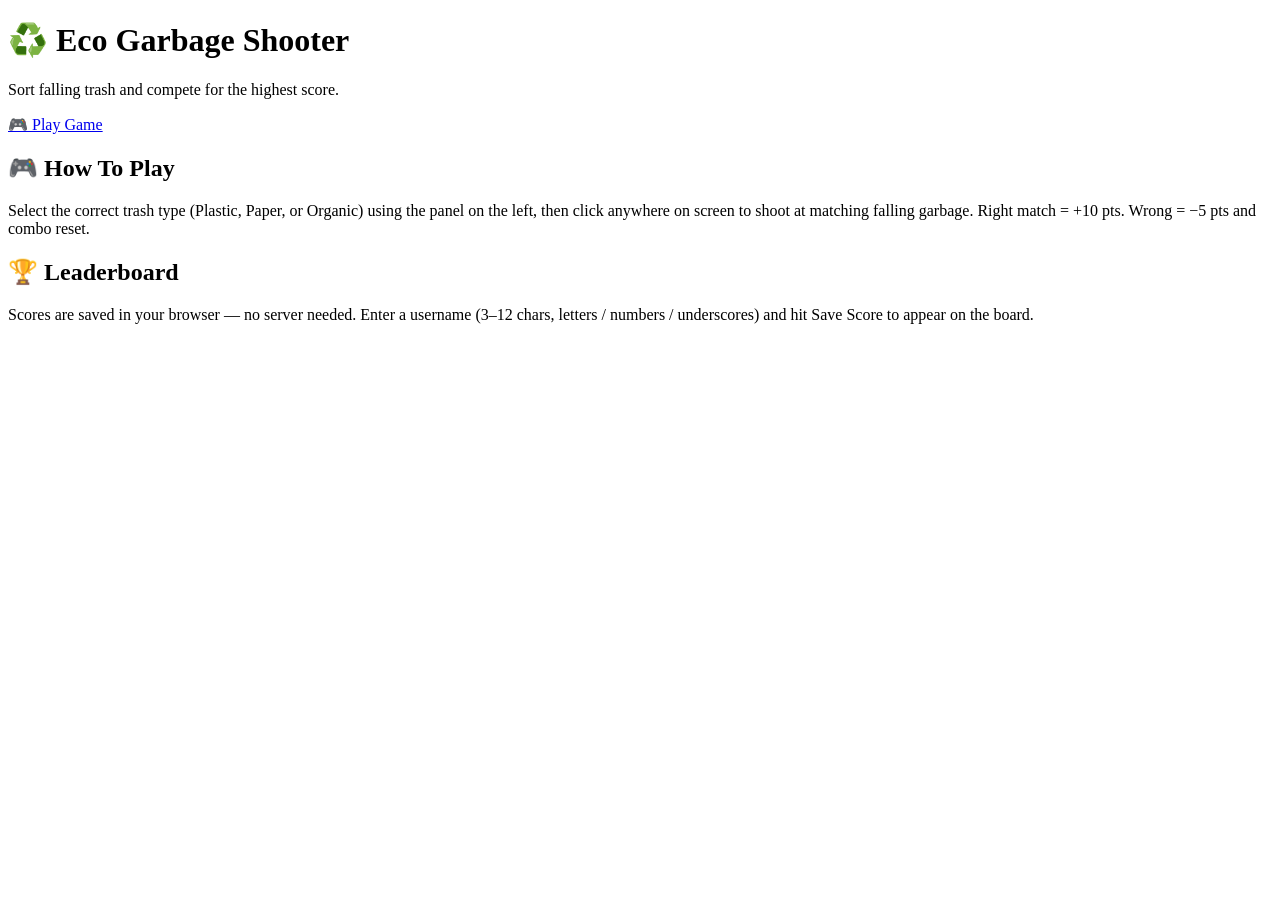
==== index.html @ bde6e769 "made the game" ====
<!DOCTYPE html>
<html lang="en">
<head>
  <meta charset="UTF-8" />
  <meta name="viewport" content="width=device-width, initial-scale=1.0" />
  <title>♻️ Eco Garbage Shooter</title>
  <link rel="stylesheet" href="style.css" />
</head>
<body class="landing-body">

  <div id="landing">
    <h1>♻️ Eco Garbage Shooter</h1>
    <p>Sort falling trash and compete for the highest score.</p>

    <a class="play-btn" href="game.html">🎮 Play Game</a>

    <div class="info-cards">
      <div class="card">
        <h2>🎮 How To Play</h2>
        <p>
          Select the correct trash type (Plastic, Paper, or Organic) using
          the panel on the left, then click anywhere on screen to shoot at
          matching falling garbage. Right match = +10 pts. Wrong = −5 pts
          and combo reset.
        </p>
      </div>
      <div class="card">
        <h2>🏆 Leaderboard</h2>
        <p>
          Scores are saved in your browser — no server needed. Enter a
          username (3–12 chars, letters / numbers / underscores) and hit
          Save Score to appear on the board.
        </p>
      </div>
    </div>
  </div>

</body>
</html>
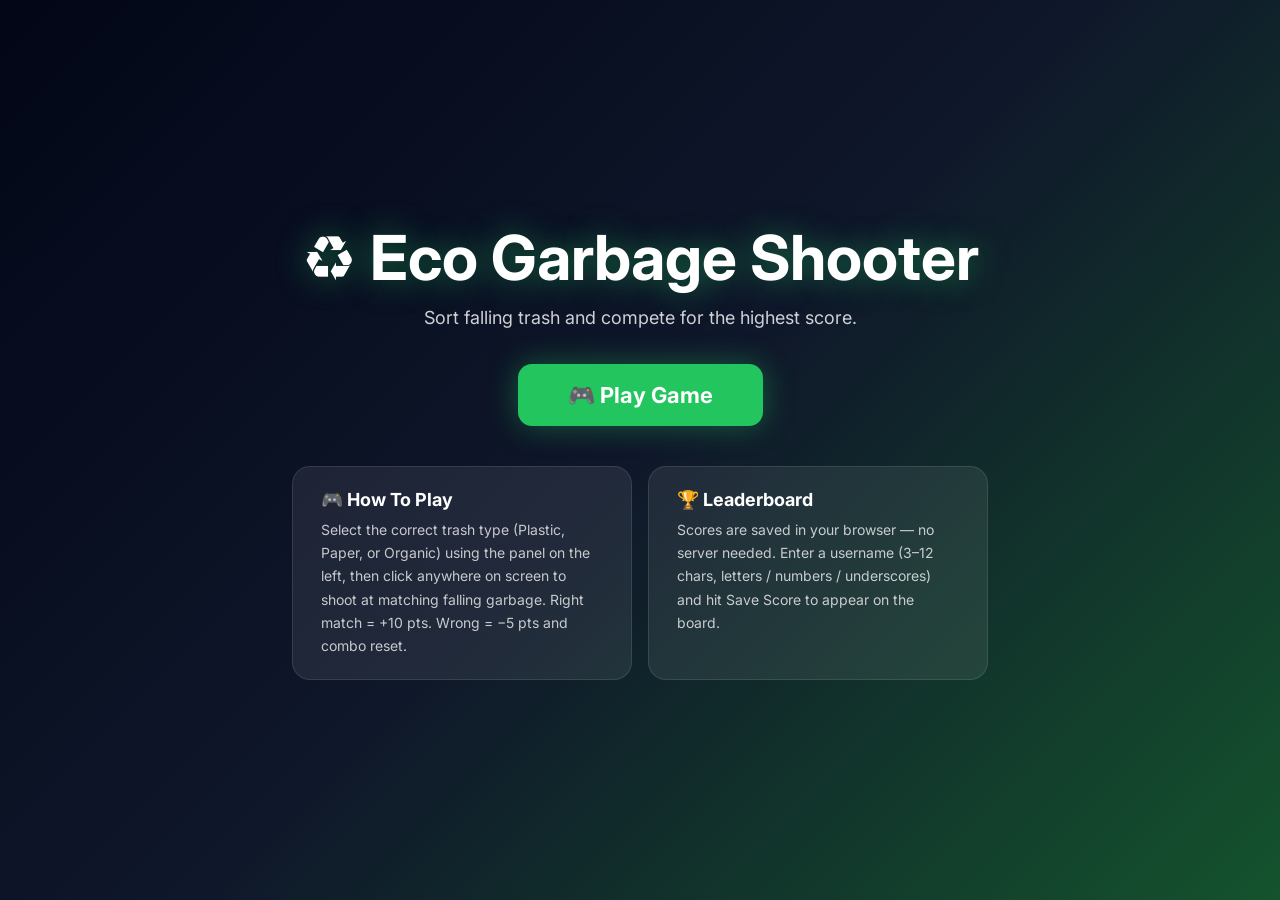
==== commit ef230bac: "Modernize game layout and metadata" ====
--- a/index.html
+++ b/index.html
@@ -2,35 +2,49 @@
 <html lang="en">
 <head>
   <meta charset="UTF-8" />
-  <meta name="viewport" content="width=device-width, initial-scale=1.0" />
+  <meta name="viewport" content="width=device-width, initial-scale=1.0, maximum-scale=1" />
   <title>♻️ Eco Garbage Shooter</title>
-  <link rel="stylesheet" href="style.css" />
+  <meta name="description" content="Eco Garbage Shooter — sort falling trash and compete for the highest score. No server needed." />
+  <meta name="robots" content="index, follow" />
+  <meta property="og:title" content="Eco Garbage Shooter" />
+  <meta property="og:description" content="Sort falling trash and compete for the highest score. No server needed." />
+  <meta property="og:type" content="website" />
+  <meta name="twitter:card" content="summary_large_image" />
+  <meta name="twitter:title" content="Eco Garbage Shooter" />
+  <meta name="twitter:description" content="Sort falling trash and compete for the highest score. No server needed." />
+  <link rel="icon" type="image/svg+xml" href="./favicon.svg" />
+  <link rel="preconnect" href="https://fonts.googleapis.com" />
+  <link rel="preconnect" href="https://fonts.gstatic.com" crossorigin />
+  <link href="https://fonts.googleapis.com/css2?family=Inter:wght@400;500;600;700&amp;display=swap" rel="stylesheet" />
+  <link rel="stylesheet" href="css/style.css" />
 </head>
 <body class="landing-body">
 
-  <div id="landing">
-    <h1>♻️ Eco Garbage Shooter</h1>
-    <p>Sort falling trash and compete for the highest score.</p>
+  <div id="root">
+    <div id="landing">
+      <h1>♻️ Eco Garbage Shooter</h1>
+      <p>Sort falling trash and compete for the highest score.</p>
 
-    <a class="play-btn" href="game.html">🎮 Play Game</a>
+      <a class="play-btn" href="pages/game.html">🎮 Play Game</a>
 
-    <div class="info-cards">
-      <div class="card">
-        <h2>🎮 How To Play</h2>
-        <p>
-          Select the correct trash type (Plastic, Paper, or Organic) using
-          the panel on the left, then click anywhere on screen to shoot at
-          matching falling garbage. Right match = +10 pts. Wrong = −5 pts
-          and combo reset.
-        </p>
-      </div>
-      <div class="card">
-        <h2>🏆 Leaderboard</h2>
-        <p>
-          Scores are saved in your browser — no server needed. Enter a
-          username (3–12 chars, letters / numbers / underscores) and hit
-          Save Score to appear on the board.
-        </p>
+      <div class="info-cards">
+        <div class="card">
+          <h2>🎮 How To Play</h2>
+          <p>
+            Select the correct trash type (Plastic, Paper, or Organic) using
+            the panel on the left, then click anywhere on screen to shoot at
+            matching falling garbage. Right match = +10 pts. Wrong = −5 pts
+            and combo reset.
+          </p>
+        </div>
+        <div class="card">
+          <h2>🏆 Leaderboard</h2>
+          <p>
+            Scores are saved in your browser — no server needed. Enter a
+            username (3–12 chars, letters / numbers / underscores) and hit
+            Save Score to appear on the board.
+          </p>
+        </div>
       </div>
     </div>
   </div>
--- a/css/style.css
+++ b/css/style.css
@@ -0,0 +1,283 @@
+/* ── Reset ──────────────────────────────────────────────────────── */
+*, *::before, *::after {
+  margin: 0; padding: 0; box-sizing: border-box;
+}
+
+/* ══════════════════════════════════════════════════════════════════
+   SHARED
+══════════════════════════════════════════════════════════════════ */
+body {
+  font-family: Inter, system-ui, -apple-system, Segoe UI, Roboto, Arial, sans-serif;
+  color: white;
+  overflow: hidden;
+  height: 100vh;
+}
+
+/* App root */
+#root {
+  min-height: 100vh;
+}
+
+/* Game layout wrappers (used on /pages/game.html) */
+.game-root {
+  position: relative;
+  min-height: 100vh;
+}
+
+.game-container {
+  position: relative;
+  min-height: 100vh;
+}
+
+/* ══════════════════════════════════════════════════════════════════
+   LANDING PAGE  (index.html)
+══════════════════════════════════════════════════════════════════ */
+.landing-body {
+  background: linear-gradient(135deg, #020617, #0f172a, #14532d);
+  overflow-y: auto;
+}
+
+#landing {
+  display: flex;
+  flex-direction: column;
+  align-items: center;
+  justify-content: center;
+  min-height: 100vh;
+  text-align: center;
+  padding: 40px 20px;
+}
+
+#landing h1 {
+  font-size: clamp(30px, 6vw, 62px);
+  margin-bottom: 12px;
+  text-shadow: 0 0 30px rgba(34, 197, 94, 0.5);
+}
+
+#landing > p {
+  font-size: 18px;
+  opacity: 0.8;
+  margin-bottom: 36px;
+}
+
+.play-btn {
+  display: inline-block;
+  padding: 18px 50px;
+  background: #22c55e;
+  color: white;
+  text-decoration: none;
+  border-radius: 14px;
+  font-size: 22px;
+  font-weight: bold;
+  transition: background 0.2s, transform 0.1s;
+  box-shadow: 0 0 30px rgba(34, 197, 94, 0.4);
+}
+
+.play-btn:hover  { background: #16a34a; transform: scale(1.05); }
+.play-btn:active { transform: scale(0.97); }
+
+.info-cards {
+  display: flex;
+  flex-wrap: wrap;
+  gap: 16px;
+  justify-content: center;
+  max-width: 800px;
+  margin-top: 40px;
+}
+
+.card {
+  background: rgba(255, 255, 255, 0.08);
+  border: 1px solid rgba(255, 255, 255, 0.1);
+  padding: 22px 28px;
+  border-radius: 18px;
+  max-width: 340px;
+  text-align: left;
+}
+
+.card h2 { font-size: 18px; margin-bottom: 8px; }
+.card p  { font-size: 14px; opacity: 0.75; line-height: 1.65; }
+
+/* ══════════════════════════════════════════════════════════════════
+   GAME PAGE  (game.html)
+══════════════════════════════════════════════════════════════════ */
+.game-body {
+  background: #020617;
+  overflow: hidden;
+}
+
+/* Canvas fills the whole viewport */
+.game-canvas {
+  display: block;
+  position: absolute;
+  top: 0; left: 0;
+  width: 100vw;
+  height: 100vh;
+}
+
+/* ── Top score bar ───────────────────────────────────────────────── */
+.topbar {
+  position: absolute;
+  top: 12px;
+  left: 50%;
+  transform: translateX(-50%);
+  display: flex;
+  gap: 24px;
+  background: rgba(0, 0, 0, 0.55);
+  padding: 12px 28px;
+  border-radius: 18px;
+  backdrop-filter: blur(10px);
+  z-index: 10;
+  font-size: 16px;
+  font-weight: bold;
+  white-space: nowrap;
+}
+
+/* ── Type selector panel ─────────────────────────────────────────── */
+.panel {
+  position: absolute;
+  left: 15px;
+  top: 15px;
+  background: rgba(0, 0, 0, 0.55);
+  padding: 14px 12px;
+  border-radius: 18px;
+  backdrop-filter: blur(10px);
+  z-index: 10;
+  display: flex;
+  flex-direction: column;
+  gap: 7px;
+}
+
+.panel-label {
+  font-size: 11px;
+  letter-spacing: 1.5px;
+  text-transform: uppercase;
+  opacity: 0.6;
+  margin-bottom: 2px;
+}
+
+.type-btn {
+  padding: 10px 16px;
+  border: 2px solid transparent;
+  border-radius: 12px;
+  cursor: pointer;
+  font-weight: bold;
+  font-size: 14px;
+  background: rgba(255, 255, 255, 0.1);
+  color: white;
+  transition: background 0.15s, border-color 0.15s, transform 0.1s;
+}
+
+.type-btn:hover  { background: rgba(255, 255, 255, 0.2); transform: scale(1.04); }
+.type-btn:active { transform: scale(0.97); }
+.type-btn.active { border-color: #22c55e; background: rgba(34, 197, 94, 0.22); }
+
+/* ── Home button ─────────────────────────────────────────────────── */
+.home-btn {
+  position: absolute;
+  right: 15px;
+  top: 15px;
+  background: #22c55e;
+  padding: 10px 18px;
+  border-radius: 12px;
+  color: white;
+  text-decoration: none;
+  font-weight: bold;
+  font-size: 14px;
+  z-index: 10;
+  transition: background 0.2s, transform 0.1s;
+}
+
+.home-btn:hover  { background: #16a34a; transform: scale(1.04); }
+.home-btn:active { transform: scale(0.97); }
+
+/* ── Feedback flash ──────────────────────────────────────────────── */
+#feedback {
+  position: absolute;
+  top: 48%;
+  left: 50%;
+  transform: translate(-50%, -50%);
+  font-size: 26px;
+  font-weight: bold;
+  pointer-events: none;
+  z-index: 20;
+  opacity: 0;
+  transition: opacity 0.2s;
+  text-shadow: 0 2px 12px rgba(0, 0, 0, 0.8);
+  white-space: nowrap;
+}
+
+/* ── Leaderboard panel ───────────────────────────────────────────── */
+.leaderboard {
+  position: absolute;
+  right: 15px;
+  bottom: 15px;
+  width: 245px;
+  background: rgba(0, 0, 0, 0.55);
+  padding: 16px;
+  border-radius: 18px;
+  backdrop-filter: blur(10px);
+  z-index: 10;
+  max-height: 320px;
+  overflow-y: auto;
+}
+
+.leaderboard h2 {
+  font-size: 16px;
+  margin-bottom: 10px;
+}
+
+.leaderboard input {
+  padding: 9px 12px;
+  border: none;
+  border-radius: 10px;
+  width: 100%;
+  margin-bottom: 8px;
+  font-size: 14px;
+  background: rgba(255, 255, 255, 0.15);
+  color: white;
+  outline: none;
+}
+
+.leaderboard input::placeholder { color: rgba(255, 255, 255, 0.45); }
+.leaderboard input:focus { background: rgba(255, 255, 255, 0.22); }
+
+.save-btn {
+  width: 100%;
+  padding: 9px;
+  background: #22c55e;
+  color: white;
+  border: none;
+  border-radius: 10px;
+  cursor: pointer;
+  font-weight: bold;
+  font-size: 14px;
+  transition: background 0.2s, transform 0.1s;
+  margin-bottom: 10px;
+}
+
+.save-btn:hover  { background: #16a34a; }
+.save-btn:active { transform: scale(0.97); }
+
+#scores p {
+  font-size: 13px;
+  padding: 5px 0;
+  border-bottom: 1px solid rgba(255, 255, 255, 0.08);
+  opacity: 0.85;
+}
+
+#scores p:last-child { border-bottom: none; }
+
+
+button{
+ transition:all .2s ease;
+ cursor:pointer;
+}
+button:hover{
+ transform:scale(1.05);
+}
+.game-canvas{
+ animation:fadeIn .5s ease;
+}
+@keyframes fadeIn{
+ from{opacity:0;}
+ to{opacity:1;}
+}
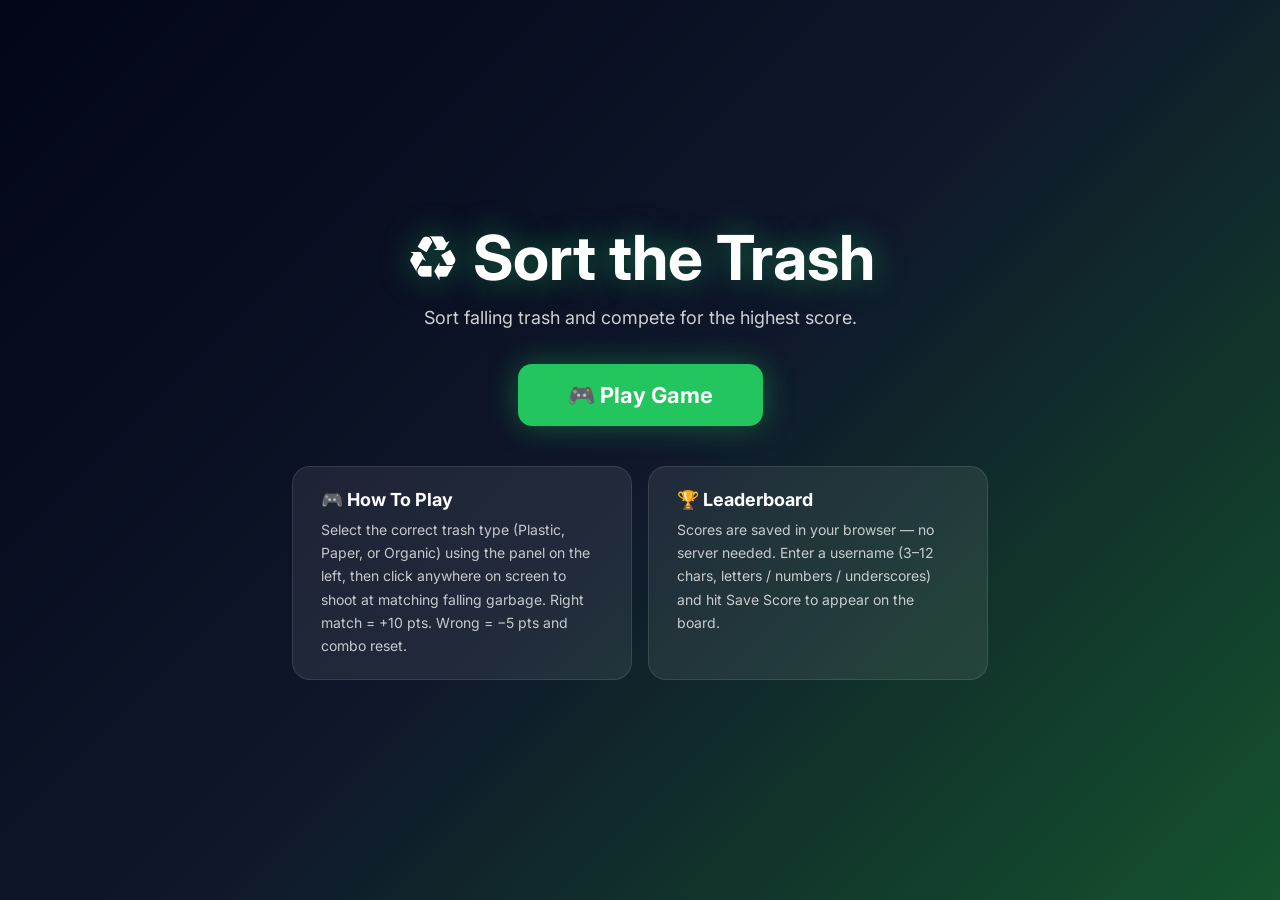
==== commit 9bf0ebf1: "Fixed an issue" ====
--- a/index.html
+++ b/index.html
@@ -3,7 +3,7 @@
 <head>
   <meta charset="UTF-8" />
   <meta name="viewport" content="width=device-width, initial-scale=1.0, maximum-scale=1" />
-  <title>♻️ Eco Garbage Shooter</title>
+  <title>♻️ Sort the Trash</title>
   <meta name="description" content="Eco Garbage Shooter — sort falling trash and compete for the highest score. No server needed." />
   <meta name="robots" content="index, follow" />
   <meta property="og:title" content="Eco Garbage Shooter" />
@@ -22,7 +22,7 @@
 
   <div id="root">
     <div id="landing">
-      <h1>♻️ Eco Garbage Shooter</h1>
+      <h1>♻️ Sort the Trash</h1>
       <p>Sort falling trash and compete for the highest score.</p>
 
       <a class="play-btn" href="pages/game.html">🎮 Play Game</a>
--- a/css/style.css
+++ b/css/style.css
@@ -104,13 +104,102 @@
   overflow: hidden;
 }
 
+/* Theme-ish HUD (Cannon Block Shooter style) */
+.hud {
+  position: absolute;
+  top: 14px;
+  left: 50%;
+  transform: translateX(-50%);
+  display: grid;
+  grid-template-columns: 1fr auto 1fr;
+  align-items: center;
+  gap: 18px;
+  width: min(980px, calc(100vw - 28px));
+  padding: 12px 16px;
+  border-radius: 18px;
+  background: rgba(2, 6, 23, 0.55);
+  border: 1px solid rgba(148, 163, 184, 0.18);
+  backdrop-filter: blur(12px);
+  z-index: 20;
+}
+
+.hud-item {
+  display: flex;
+  flex-direction: column;
+  gap: 3px;
+}
+.hud-item:last-child { align-items: flex-end; }
+
+.hud-label {
+  font-size: 11px;
+  letter-spacing: 0.12em;
+  text-transform: uppercase;
+  opacity: 0.65;
+}
+.hud-value {
+  font-size: 20px;
+  font-weight: 800;
+}
+
+.hud-title {
+  font-weight: 900;
+  letter-spacing: 0.08em;
+  text-transform: uppercase;
+  font-size: 14px;
+  opacity: 0.95;
+  white-space: nowrap;
+}
+
+.sub-hud {
+  position: absolute;
+  top: 64px;
+  left: 50%;
+  transform: translateX(-50%);
+  width: min(980px, calc(100vw - 28px));
+  display: flex;
+  align-items: center;
+  justify-content: space-between;
+  gap: 12px;
+  z-index: 20;
+  padding: 8px 10px;
+  border-radius: 16px;
+  background: rgba(2, 6, 23, 0.38);
+  border: 1px solid rgba(148, 163, 184, 0.12);
+  backdrop-filter: blur(12px);
+}
+
+.lives-row {
+  display: flex;
+  gap: 8px;
+  align-items: center;
+}
+.life-heart {
+  font-size: 16px;
+  line-height: 1;
+  opacity: 0.75;
+}
+.life-active { color: #f87171; opacity: 0.95; text-shadow: 0 0 14px rgba(248, 113, 113, 0.25); }
+.life-lost { color: rgba(148, 163, 184, 0.4); opacity: 0.45; }
+
+.aim-row {
+  font-size: 12px;
+  opacity: 0.75;
+  white-space: nowrap;
+}
+
 /* Canvas fills the whole viewport */
 .game-canvas {
   display: block;
   position: absolute;
   top: 0; left: 0;
-  width: 100vw;
-  height: 100vh;
+  width: min(980px, calc(100vw - 28px));
+  height: min(62vh, 560px);
+  left: 50%;
+  transform: translateX(-50%);
+  top: 112px;
+  border-radius: 18px;
+  background: rgba(2, 6, 23, 0.55);
+  border: 1px solid rgba(148, 163, 184, 0.18);
 }
 
 /* ── Top score bar ───────────────────────────────────────────────── */
@@ -188,6 +277,24 @@
 
 .home-btn:hover  { background: #16a34a; transform: scale(1.04); }
 .home-btn:active { transform: scale(0.97); }
+
+.reset-btn {
+  position: absolute;
+  right: 118px;
+  top: 15px;
+  background: rgba(2, 6, 23, 0.65);
+  padding: 10px 14px;
+  border-radius: 12px;
+  color: white;
+  border: 1px solid rgba(148, 163, 184, 0.22);
+  font-weight: 800;
+  font-size: 13px;
+  z-index: 21;
+  transition: background 0.2s, transform 0.1s, border-color 0.2s;
+}
+
+.reset-btn:hover  { background: rgba(15, 23, 42, 0.75); border-color: rgba(34, 197, 94, 0.45); transform: scale(1.04); }
+.reset-btn:active { transform: scale(0.97); }
 
 /* ── Feedback flash ──────────────────────────────────────────────── */
 #feedback {
@@ -266,6 +373,47 @@
 
 #scores p:last-child { border-bottom: none; }
 
+/* Bins row */
+.bins {
+  position: absolute;
+  left: 50%;
+  transform: translateX(-50%);
+  top: calc(112px + min(62vh, 560px) + 12px);
+  width: min(980px, calc(100vw - 28px));
+  display: grid;
+  grid-template-columns: repeat(3, 1fr);
+  gap: 12px;
+  z-index: 20;
+}
+
+.bin {
+  user-select: none;
+  border-radius: 18px;
+  padding: 12px 14px;
+  background: rgba(2, 6, 23, 0.55);
+  border: 1px solid rgba(148, 163, 184, 0.18);
+  backdrop-filter: blur(10px);
+  display: flex;
+  align-items: center;
+  justify-content: center;
+  gap: 12px;
+  transition: transform 0.12s ease, border-color 0.12s ease, background 0.12s ease;
+}
+.bin:hover {
+  transform: translateY(-2px);
+  border-color: rgba(34, 197, 94, 0.45);
+  background: rgba(15, 23, 42, 0.55);
+}
+
+.bin-emoji { font-size: 22px; }
+.bin-label { font-weight: 800; letter-spacing: 0.10em; font-size: 12px; opacity: 0.85; }
+
+@media (max-width: 640px) {
+  .hud-title { font-size: 12px; }
+  .hud-value { font-size: 18px; }
+  .aim-row { display: none; }
+  .bins { grid-template-columns: 1fr; }
+}
 
 button{
  transition:all .2s ease;
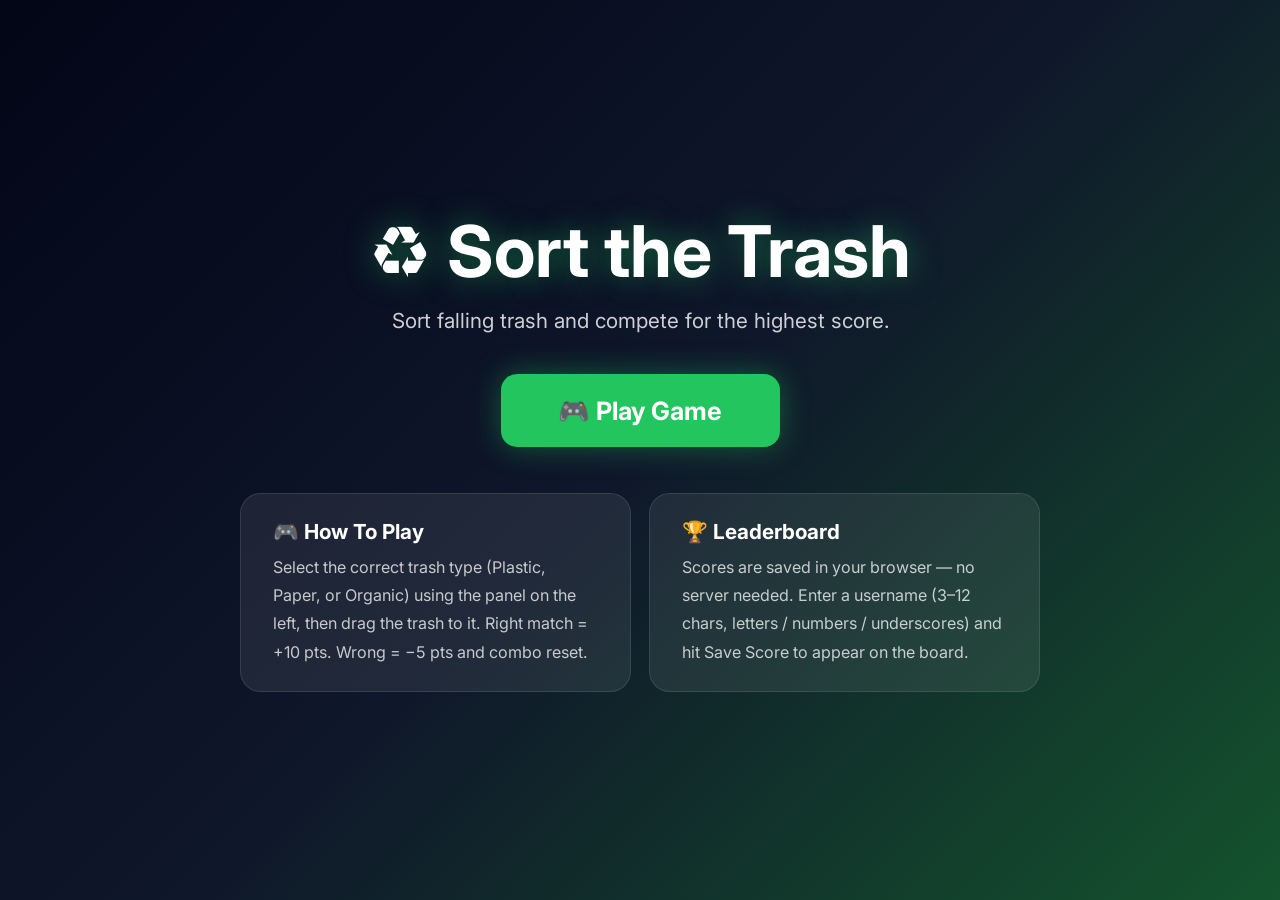
==== commit 5b8aba99: "Made the description correct" ====
--- a/index.html
+++ b/index.html
@@ -4,13 +4,13 @@
   <meta charset="UTF-8" />
   <meta name="viewport" content="width=device-width, initial-scale=1.0, maximum-scale=1" />
   <title>♻️ Sort the Trash</title>
-  <meta name="description" content="Eco Garbage Shooter — sort falling trash and compete for the highest score. No server needed." />
+  <meta name="description" content="Sort the Trash — sort falling trash and compete for the highest score. No server needed." />
   <meta name="robots" content="index, follow" />
-  <meta property="og:title" content="Eco Garbage Shooter" />
+  <meta property="og:title" content="Sort the Trash" />
   <meta property="og:description" content="Sort falling trash and compete for the highest score. No server needed." />
   <meta property="og:type" content="website" />
   <meta name="twitter:card" content="summary_large_image" />
-  <meta name="twitter:title" content="Eco Garbage Shooter" />
+  <meta name="twitter:title" content="Sort the Trash" />
   <meta name="twitter:description" content="Sort falling trash and compete for the highest score. No server needed." />
   <link rel="icon" type="image/svg+xml" href="./favicon.svg" />
   <link rel="preconnect" href="https://fonts.googleapis.com" />
@@ -32,8 +32,7 @@
           <h2>🎮 How To Play</h2>
           <p>
             Select the correct trash type (Plastic, Paper, or Organic) using
-            the panel on the left, then click anywhere on screen to shoot at
-            matching falling garbage. Right match = +10 pts. Wrong = −5 pts
+            the panel on the left, then drag the trash to it. Right match = +10 pts. Wrong = −5 pts
             and combo reset.
           </p>
         </div>
--- a/css/style.css
+++ b/css/style.css
@@ -3,22 +3,22 @@
   margin: 0; padding: 0; box-sizing: border-box;
 }
 
-/* ══════════════════════════════════════════════════════════════════
-   SHARED
-══════════════════════════════════════════════════════════════════ */
+:root {
+  --ui-scale: 1.15;
+}
+
 body {
   font-family: Inter, system-ui, -apple-system, Segoe UI, Roboto, Arial, sans-serif;
   color: white;
   overflow: hidden;
   height: 100vh;
-}
-
-/* App root */
+  font-size: calc(16px * var(--ui-scale));
+}
+
 #root {
   min-height: 100vh;
 }
 
-/* Game layout wrappers (used on /pages/game.html) */
 .game-root {
   position: relative;
   min-height: 100vh;
@@ -29,9 +29,6 @@
   min-height: 100vh;
 }
 
-/* ══════════════════════════════════════════════════════════════════
-   LANDING PAGE  (index.html)
-══════════════════════════════════════════════════════════════════ */
 .landing-body {
   background: linear-gradient(135deg, #020617, #0f172a, #14532d);
   overflow-y: auto;
@@ -44,29 +41,29 @@
   justify-content: center;
   min-height: 100vh;
   text-align: center;
-  padding: 40px 20px;
+  padding: calc(40px * var(--ui-scale)) calc(20px * var(--ui-scale));
 }
 
 #landing h1 {
-  font-size: clamp(30px, 6vw, 62px);
-  margin-bottom: 12px;
+  font-size: clamp(calc(30px * var(--ui-scale)), 6vw, calc(62px * var(--ui-scale)));
+  margin-bottom: calc(12px * var(--ui-scale));
   text-shadow: 0 0 30px rgba(34, 197, 94, 0.5);
 }
 
 #landing > p {
-  font-size: 18px;
+  font-size: calc(18px * var(--ui-scale));
   opacity: 0.8;
-  margin-bottom: 36px;
+  margin-bottom: calc(36px * var(--ui-scale));
 }
 
 .play-btn {
   display: inline-block;
-  padding: 18px 50px;
+  padding: calc(18px * var(--ui-scale)) calc(50px * var(--ui-scale));
   background: #22c55e;
   color: white;
   text-decoration: none;
-  border-radius: 14px;
-  font-size: 22px;
+  border-radius: calc(14px * var(--ui-scale));
+  font-size: calc(22px * var(--ui-scale));
   font-weight: bold;
   transition: background 0.2s, transform 0.1s;
   box-shadow: 0 0 30px rgba(34, 197, 94, 0.4);
@@ -78,45 +75,52 @@
 .info-cards {
   display: flex;
   flex-wrap: wrap;
-  gap: 16px;
+  gap: calc(16px * var(--ui-scale));
   justify-content: center;
-  max-width: 800px;
-  margin-top: 40px;
+  max-width: 960px;
+  margin-top: calc(40px * var(--ui-scale));
 }
 
 .card {
   background: rgba(255, 255, 255, 0.08);
   border: 1px solid rgba(255, 255, 255, 0.1);
-  padding: 22px 28px;
-  border-radius: 18px;
-  max-width: 340px;
+  padding: calc(22px * var(--ui-scale)) calc(28px * var(--ui-scale));
+  border-radius: calc(18px * var(--ui-scale));
+  max-width: calc(340px * var(--ui-scale));
   text-align: left;
 }
 
-.card h2 { font-size: 18px; margin-bottom: 8px; }
-.card p  { font-size: 14px; opacity: 0.75; line-height: 1.65; }
-
-/* ══════════════════════════════════════════════════════════════════
-   GAME PAGE  (game.html)
-══════════════════════════════════════════════════════════════════ */
+.card h2 { font-size: calc(18px * var(--ui-scale)); margin-bottom: calc(8px * var(--ui-scale)); }
+.card p  { font-size: calc(14px * var(--ui-scale)); opacity: 0.75; line-height: 1.75; }
+
 .game-body {
   background: #020617;
-  overflow: hidden;
-}
-
-/* Theme-ish HUD (Cannon Block Shooter style) */
+  overflow-x: hidden;
+  overflow-y: auto;
+}
+
+.game-root {
+  padding: calc(12px * var(--ui-scale));
+}
+
+.game-container {
+  min-height: calc(100vh - 24px);
+  display: flex;
+  flex-direction: column;
+  gap: calc(12px * var(--ui-scale));
+  padding-bottom: calc(24px * var(--ui-scale));
+}
+
 .hud {
-  position: absolute;
-  top: 14px;
-  left: 50%;
-  transform: translateX(-50%);
+  position: static;
+  width: min(1120px, 100%);
+  margin: 0 auto;
   display: grid;
   grid-template-columns: 1fr auto 1fr;
   align-items: center;
-  gap: 18px;
-  width: min(980px, calc(100vw - 28px));
-  padding: 12px 16px;
-  border-radius: 18px;
+  gap: calc(16px * var(--ui-scale));
+  padding: calc(16px * var(--ui-scale)) calc(18px * var(--ui-scale));
+  border-radius: calc(18px * var(--ui-scale));
   background: rgba(2, 6, 23, 0.55);
   border: 1px solid rgba(148, 163, 184, 0.18);
   backdrop-filter: blur(12px);
@@ -126,18 +130,22 @@
 .hud-item {
   display: flex;
   flex-direction: column;
-  gap: 3px;
-}
-.hud-item:last-child { align-items: flex-end; }
+  gap: calc(5px * var(--ui-scale));
+}
+
+.hud-item:last-child {
+  align-items: flex-end;
+}
 
 .hud-label {
-  font-size: 11px;
+  font-size: calc(11px * var(--ui-scale));
   letter-spacing: 0.12em;
   text-transform: uppercase;
   opacity: 0.65;
 }
+
 .hud-value {
-  font-size: 20px;
+  font-size: calc(20px * var(--ui-scale));
   font-weight: 800;
 }
 
@@ -145,24 +153,22 @@
   font-weight: 900;
   letter-spacing: 0.08em;
   text-transform: uppercase;
-  font-size: 14px;
+  font-size: calc(14px * var(--ui-scale));
   opacity: 0.95;
   white-space: nowrap;
 }
 
 .sub-hud {
-  position: absolute;
-  top: 64px;
-  left: 50%;
-  transform: translateX(-50%);
-  width: min(980px, calc(100vw - 28px));
+  position: static;
+  width: min(1120px, 100%);
+  margin: 0 auto;
   display: flex;
   align-items: center;
   justify-content: space-between;
-  gap: 12px;
+  gap: calc(12px * var(--ui-scale));
   z-index: 20;
-  padding: 8px 10px;
-  border-radius: 16px;
+  padding: calc(12px * var(--ui-scale)) calc(14px * var(--ui-scale));
+  border-radius: calc(16px * var(--ui-scale));
   background: rgba(2, 6, 23, 0.38);
   border: 1px solid rgba(148, 163, 184, 0.12);
   backdrop-filter: blur(12px);
@@ -170,139 +176,61 @@
 
 .lives-row {
   display: flex;
-  gap: 8px;
-  align-items: center;
-}
+  gap: calc(8px * var(--ui-scale));
+  align-items: center;
+}
+
 .life-heart {
-  font-size: 16px;
+  font-size: calc(18px * var(--ui-scale));
   line-height: 1;
   opacity: 0.75;
 }
+
 .life-active { color: #f87171; opacity: 0.95; text-shadow: 0 0 14px rgba(248, 113, 113, 0.25); }
 .life-lost { color: rgba(148, 163, 184, 0.4); opacity: 0.45; }
 
 .aim-row {
-  font-size: 12px;
-  opacity: 0.75;
-  white-space: nowrap;
-}
-
-/* Canvas fills the whole viewport */
+  font-size: calc(12px * var(--ui-scale));
+  opacity: 0.8;
+  text-align: right;
+  max-width: 32rem;
+  line-height: 1.5;
+}
+
+.action-row {
+  width: min(1120px, 100%);
+  margin: 0 auto;
+  display: flex;
+  justify-content: flex-end;
+  gap: calc(12px * var(--ui-scale));
+}
+
+.game-stage {
+  position: relative;
+  width: min(1120px, 100%);
+  margin: 0 auto;
+  min-height: min(56vh, 620px);
+  border-radius: calc(18px * var(--ui-scale));
+  background: linear-gradient(180deg, rgba(2, 6, 23, 0.98), rgba(10, 16, 30, 0.94));
+  border: 1px solid rgba(148, 163, 184, 0.18);
+  overflow: hidden;
+}
+
 .game-canvas {
   display: block;
   position: absolute;
-  top: 0; left: 0;
-  width: min(980px, calc(100vw - 28px));
-  height: min(62vh, 560px);
-  left: 50%;
-  transform: translateX(-50%);
-  top: 112px;
-  border-radius: 18px;
-  background: rgba(2, 6, 23, 0.55);
-  border: 1px solid rgba(148, 163, 184, 0.18);
-}
-
-/* ── Top score bar ───────────────────────────────────────────────── */
-.topbar {
-  position: absolute;
-  top: 12px;
-  left: 50%;
-  transform: translateX(-50%);
-  display: flex;
-  gap: 24px;
-  background: rgba(0, 0, 0, 0.55);
-  padding: 12px 28px;
-  border-radius: 18px;
-  backdrop-filter: blur(10px);
-  z-index: 10;
-  font-size: 16px;
-  font-weight: bold;
-  white-space: nowrap;
-}
-
-/* ── Type selector panel ─────────────────────────────────────────── */
-.panel {
-  position: absolute;
-  left: 15px;
-  top: 15px;
-  background: rgba(0, 0, 0, 0.55);
-  padding: 14px 12px;
-  border-radius: 18px;
-  backdrop-filter: blur(10px);
-  z-index: 10;
-  display: flex;
-  flex-direction: column;
-  gap: 7px;
-}
-
-.panel-label {
-  font-size: 11px;
-  letter-spacing: 1.5px;
-  text-transform: uppercase;
-  opacity: 0.6;
-  margin-bottom: 2px;
-}
-
-.type-btn {
-  padding: 10px 16px;
-  border: 2px solid transparent;
-  border-radius: 12px;
-  cursor: pointer;
-  font-weight: bold;
-  font-size: 14px;
-  background: rgba(255, 255, 255, 0.1);
-  color: white;
-  transition: background 0.15s, border-color 0.15s, transform 0.1s;
-}
-
-.type-btn:hover  { background: rgba(255, 255, 255, 0.2); transform: scale(1.04); }
-.type-btn:active { transform: scale(0.97); }
-.type-btn.active { border-color: #22c55e; background: rgba(34, 197, 94, 0.22); }
-
-/* ── Home button ─────────────────────────────────────────────────── */
-.home-btn {
-  position: absolute;
-  right: 15px;
-  top: 15px;
-  background: #22c55e;
-  padding: 10px 18px;
-  border-radius: 12px;
-  color: white;
-  text-decoration: none;
-  font-weight: bold;
-  font-size: 14px;
-  z-index: 10;
-  transition: background 0.2s, transform 0.1s;
-}
-
-.home-btn:hover  { background: #16a34a; transform: scale(1.04); }
-.home-btn:active { transform: scale(0.97); }
-
-.reset-btn {
-  position: absolute;
-  right: 118px;
-  top: 15px;
-  background: rgba(2, 6, 23, 0.65);
-  padding: 10px 14px;
-  border-radius: 12px;
-  color: white;
-  border: 1px solid rgba(148, 163, 184, 0.22);
-  font-weight: 800;
-  font-size: 13px;
-  z-index: 21;
-  transition: background 0.2s, transform 0.1s, border-color 0.2s;
-}
-
-.reset-btn:hover  { background: rgba(15, 23, 42, 0.75); border-color: rgba(34, 197, 94, 0.45); transform: scale(1.04); }
-.reset-btn:active { transform: scale(0.97); }
-
-/* ── Feedback flash ──────────────────────────────────────────────── */
+  inset: 0;
+  width: 100%;
+  height: 100%;
+  border-radius: inherit;
+}
+
 #feedback {
   position: absolute;
-  top: 48%;
   left: 50%;
+  top: 50%;
   transform: translate(-50%, -50%);
-  font-size: 26px;
+  font-size: calc(26px * var(--ui-scale));
   font-weight: bold;
   pointer-events: none;
   z-index: 20;
@@ -312,120 +240,122 @@
   white-space: nowrap;
 }
 
-/* ── Leaderboard panel ───────────────────────────────────────────── */
-.leaderboard {
-  position: absolute;
-  right: 15px;
-  bottom: 15px;
-  width: 245px;
-  background: rgba(0, 0, 0, 0.55);
-  padding: 16px;
-  border-radius: 18px;
-  backdrop-filter: blur(10px);
+.home-btn {
+  background: #22c55e;
+  padding: calc(12px * var(--ui-scale)) calc(20px * var(--ui-scale));
+  border-radius: calc(12px * var(--ui-scale));
+  color: white;
+  text-decoration: none;
+  font-weight: bold;
+  font-size: calc(14px * var(--ui-scale));
   z-index: 10;
-  max-height: 320px;
-  overflow-y: auto;
-}
-
-.leaderboard h2 {
-  font-size: 16px;
-  margin-bottom: 10px;
-}
-
-.leaderboard input {
-  padding: 9px 12px;
-  border: none;
-  border-radius: 10px;
-  width: 100%;
-  margin-bottom: 8px;
-  font-size: 14px;
-  background: rgba(255, 255, 255, 0.15);
+  transition: background 0.2s, transform 0.1s;
+}
+
+.home-btn:hover  { background: #16a34a; transform: scale(1.04); }
+.home-btn:active { transform: scale(0.97); }
+
+.reset-btn {
+  background: rgba(2, 6, 23, 0.65);
+  padding: calc(12px * var(--ui-scale)) calc(16px * var(--ui-scale));
+  border-radius: calc(12px * var(--ui-scale));
   color: white;
-  outline: none;
-}
-
-.leaderboard input::placeholder { color: rgba(255, 255, 255, 0.45); }
-.leaderboard input:focus { background: rgba(255, 255, 255, 0.22); }
-
-.save-btn {
-  width: 100%;
-  padding: 9px;
-  background: #22c55e;
-  color: white;
-  border: none;
-  border-radius: 10px;
-  cursor: pointer;
-  font-weight: bold;
-  font-size: 14px;
-  transition: background 0.2s, transform 0.1s;
-  margin-bottom: 10px;
-}
-
-.save-btn:hover  { background: #16a34a; }
-.save-btn:active { transform: scale(0.97); }
-
-#scores p {
-  font-size: 13px;
-  padding: 5px 0;
-  border-bottom: 1px solid rgba(255, 255, 255, 0.08);
-  opacity: 0.85;
-}
-
-#scores p:last-child { border-bottom: none; }
-
-/* Bins row */
+  border: 1px solid rgba(148, 163, 184, 0.22);
+  font-weight: 800;
+  font-size: calc(13px * var(--ui-scale));
+  z-index: 21;
+  transition: background 0.2s, transform 0.1s, border-color 0.2s;
+}
+
+.reset-btn:hover  { background: rgba(15, 23, 42, 0.75); border-color: rgba(34, 197, 94, 0.45); transform: scale(1.04); }
+.reset-btn:active { transform: scale(0.97); }
+
 .bins {
-  position: absolute;
-  left: 50%;
-  transform: translateX(-50%);
-  top: calc(112px + min(62vh, 560px) + 12px);
-  width: min(980px, calc(100vw - 28px));
+  position: static;
+  width: min(1120px, 100%);
+  margin: 0 auto;
   display: grid;
-  grid-template-columns: repeat(3, 1fr);
-  gap: 12px;
+  grid-template-columns: repeat(3, minmax(0, 1fr));
+  gap: calc(12px * var(--ui-scale));
   z-index: 20;
 }
 
 .bin {
   user-select: none;
-  border-radius: 18px;
-  padding: 12px 14px;
+  border-radius: calc(18px * var(--ui-scale));
+  padding: calc(16px * var(--ui-scale)) calc(18px * var(--ui-scale));
+  min-height: calc(120px * var(--ui-scale));
   background: rgba(2, 6, 23, 0.55);
   border: 1px solid rgba(148, 163, 184, 0.18);
   backdrop-filter: blur(10px);
   display: flex;
+  flex-direction: column;
   align-items: center;
   justify-content: center;
-  gap: 12px;
+  gap: calc(10px * var(--ui-scale));
   transition: transform 0.12s ease, border-color 0.12s ease, background 0.12s ease;
 }
+
 .bin:hover {
   transform: translateY(-2px);
   border-color: rgba(34, 197, 94, 0.45);
   background: rgba(15, 23, 42, 0.55);
 }
 
-.bin-emoji { font-size: 22px; }
-.bin-label { font-weight: 800; letter-spacing: 0.10em; font-size: 12px; opacity: 0.85; }
-
-@media (max-width: 640px) {
-  .hud-title { font-size: 12px; }
-  .hud-value { font-size: 18px; }
-  .aim-row { display: none; }
-  .bins { grid-template-columns: 1fr; }
-}
-
-button{
- transition:all .2s ease;
- cursor:pointer;
-}
-button:hover{
- transform:scale(1.05);
-}
-.game-canvas{
- animation:fadeIn .5s ease;
-}
-@keyframes fadeIn{
- from{opacity:0;}
- to{opacity:1;}
-}
+.bin-emoji { font-size: calc(28px * var(--ui-scale)); }
+.bin-label { font-weight: 800; letter-spacing: 0.10em; font-size: calc(14px * var(--ui-scale)); opacity: 0.95; }
+
+@media (max-width: 900px) {
+  .hud {
+    grid-template-columns: 1fr;
+    text-align: center;
+  }
+
+  .hud-item:last-child {
+    align-items: center;
+  }
+
+  .sub-hud {
+    flex-direction: column;
+    align-items: center;
+  }
+
+  .aim-row {
+    text-align: center;
+    max-width: 100%;
+  }
+
+  .action-row {
+    justify-content: center;
+  }
+
+  .game-stage {
+    min-height: min(46vh, 520px);
+  }
+
+  .bins {
+    grid-template-columns: 1fr;
+  }
+
+  .bin {
+    min-height: calc(110px * var(--ui-scale));
+  }
+}
+
+button {
+  transition: all .2s ease;
+  cursor: pointer;
+}
+
+button:hover {
+  transform: scale(1.05);
+}
+
+.game-canvas {
+  animation: fadeIn .5s ease;
+}
+
+@keyframes fadeIn {
+  from { opacity: 0; }
+  to { opacity: 1; }
+}
